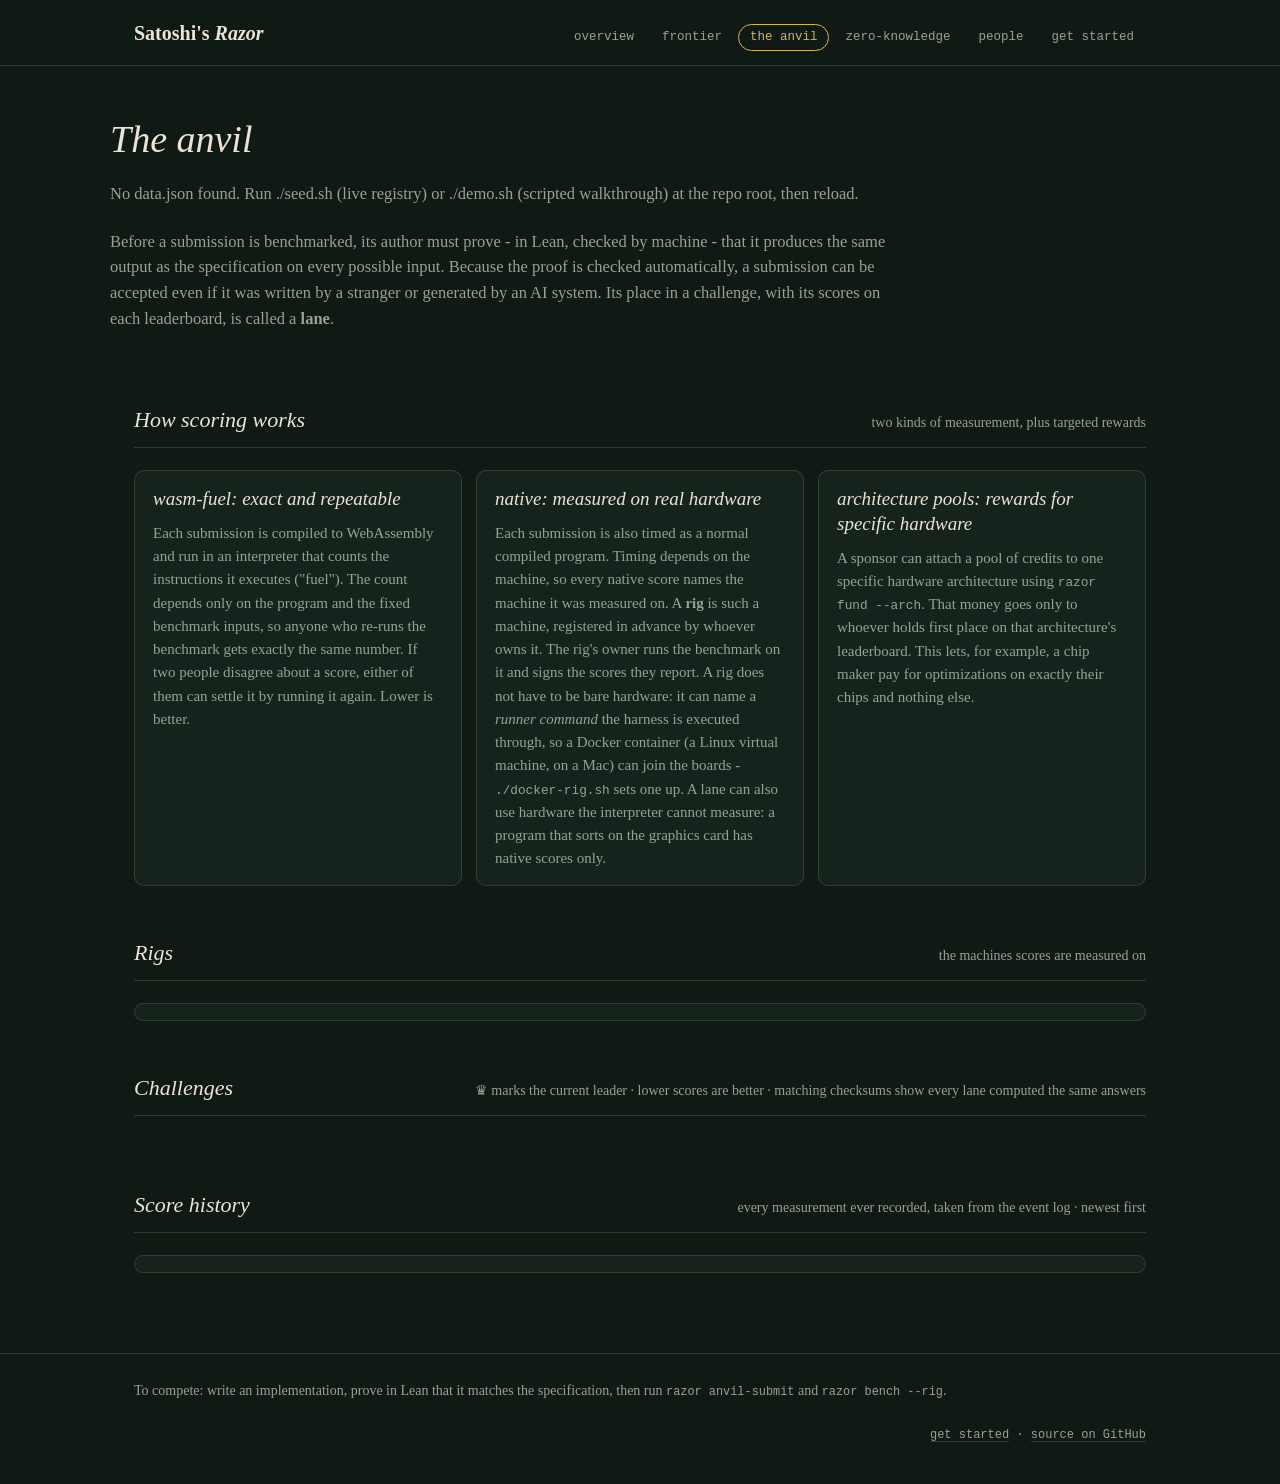
==== site/anvil.html @ 600920d7 "Anvil: real rigs, new challenges, a GPU lane, and score-history charts The anvil becomes a live part" ====
<!DOCTYPE html>
<html lang="en">
<head>
<meta charset="utf-8">
<meta name="viewport" content="width=device-width, initial-scale=1">
<title>The anvil — Satoshi's Razor</title>
<meta name="description" content="Performance competitions for verified software: programs proven correct by the Lean kernel, then ranked by speed on real machines.">
<meta property="og:title" content="The anvil — Satoshi's Razor">
<meta property="og:description" content="Performance competitions for verified software: programs proven correct by the Lean kernel, then ranked by speed on real machines.">
<link rel="icon" type="image/png" sizes="32x32" href="favicon.png">
<link rel="icon" type="image/svg+xml" href="favicon.svg">
<link rel="stylesheet" href="razor.css">
</head>
<body>

<header class="mast">
  <div class="wrap">
    <h1><a href="index.html">Satoshi's <span class="razor">Razor</span></a></h1>
    <nav class="pages"></nav>
  </div>
</header>

<div class="pagehead wrap">
  <h2>The anvil</h2>
  <p class="lede">The anvil hosts performance competitions for verified software. A <strong>challenge</strong>
  gives a specification: a simple reference program that defines the correct answer for every input.
  Competitors submit faster programs that compute the same thing.</p>
  <p class="lede">Before a submission is benchmarked, its author must prove - in Lean, checked by machine -
  that it produces the same output as the specification on every possible input. Because the proof is
  checked automatically, a submission can be accepted even if it was written by a stranger or generated by
  an AI system. Its place in a challenge, with its scores on each leaderboard, is called a
  <strong>lane</strong>.</p>
  <div class="stats" id="anvil-stats"></div>
</div>

<section>
  <div class="wrap">
    <div class="sec-head"><h3>How scoring works</h3><span class="note">two kinds of measurement, plus targeted rewards</span></div>
    <div class="overview">
      <div class="card">
        <h4>wasm-fuel: exact and repeatable</h4>
        <p>Each submission is compiled to WebAssembly and run in an interpreter that counts the instructions
        it executes ("fuel"). The count depends only on the program and the fixed benchmark inputs, so
        anyone who re-runs the benchmark gets exactly the same number. If two people disagree about a score,
        either of them can settle it by running it again. Lower is better.</p>
      </div>
      <div class="card">
        <h4>native: measured on real hardware</h4>
        <p>Each submission is also timed as a normal compiled program. Timing depends on the machine, so
        every native score names the machine it was measured on. A <strong>rig</strong> is such a machine,
        registered in advance by whoever owns it. The rig's owner runs the benchmark on it and signs the
        scores they report. A rig does not have to be bare hardware: it can name a <em>runner command</em>
        the harness is executed through, so a Docker container (a Linux virtual machine, on a Mac) can join
        the boards - <code>./docker-rig.sh</code> sets one up. A lane can also use hardware the interpreter
        cannot measure: a program that sorts on the graphics card has native scores only.</p>
      </div>
      <div class="card">
        <h4>architecture pools: rewards for specific hardware</h4>
        <p>A sponsor can attach a pool of credits to one specific hardware architecture using
        <code>razor fund --arch</code>. That money goes only to whoever holds first place on that
        architecture's leaderboard. This lets, for example, a chip maker pay for optimizations on exactly
        their chips and nothing else.</p>
      </div>
    </div>
  </div>
</section>

<section>
  <div class="wrap">
    <div class="sec-head"><h3>Rigs</h3><span class="note">the machines scores are measured on</span></div>
    <div class="tablewrap"><table class="data" id="rigs"></table></div>
  </div>
</section>

<section>
  <div class="wrap">
    <div class="sec-head"><h3>Challenges</h3><span class="note">♛ marks the current leader · lower scores are better · matching checksums show every lane computed the same answers</span></div>
    <div class="anvils" id="anvils"></div>
  </div>
</section>

<section id="matrix-section" hidden>
  <div class="wrap">
    <div class="sec-head"><h3>Every lane on every rig</h3><span class="note">latest native score per machine · ♛ marks the fastest lane of each challenge on that machine</span></div>
    <div class="tablewrap"><table class="data" id="matrix"></table></div>
  </div>
</section>

<section>
  <div class="wrap">
    <div class="sec-head"><h3>Score history</h3><span class="note">every measurement ever recorded, taken from the event log · newest first</span></div>
    <div class="tablewrap"><table class="data" id="history"></table></div>
  </div>
</section>

<footer>
  <div class="wrap">
    <span>To compete: write an implementation, prove in Lean that it matches the specification, then run <code>razor anvil-submit</code> and <code>razor bench --rig</code>.</span>
    <span class="right"><a href="download.html">get started</a></span>
  </div>
</footer>

<script src="razor.js"></script>
<script>
// Lane colors: fixed assignment by the order lanes joined the challenge
// (the specification lane is first and always blue). Validated for this
// page's dark surface, including for color-blind readers.
const LANE_COLORS = ['#348AC9', '#B28D3B', '#9B7FD4', '#C85850'];
const laneColor = (i) => LANE_COLORS[i % LANE_COLORS.length];

const fmtScore = (v) => v >= 100 ? v.toLocaleString(undefined, { maximumFractionDigits: 0 })
  : v.toLocaleString(undefined, { maximumFractionDigits: 2 });
const fmtWhen = (ts) => new Date(ts * 1000).toLocaleDateString(undefined,
  { month: 'short', day: 'numeric' }) + ' ' +
  new Date(ts * 1000).toLocaleTimeString(undefined, { hour: '2-digit', minute: '2-digit' });

// ── the score-over-time chart ────────────────────────────────────
// One chart per board (a board = one tier on one rig), one line per lane.
// Log y-scale when the lanes are far apart - a 14x gap would otherwise
// flatten the fast lane onto the axis. Every point carries a tooltip.
function historyChart(series, unit) {
  const pts = series.flatMap(s => s.points);
  if (!pts.length) return '';
  const W = 560, H = 150, L = 52, R = 110, T = 10, B = 22;
  const t0 = Math.min(...pts.map(p => p.ts)), t1 = Math.max(...pts.map(p => p.ts));
  const v0 = Math.min(...pts.map(p => p.score)), v1 = Math.max(...pts.map(p => p.score));
  const log = v0 > 0 && v1 / v0 > 8;
  const ty = (v) => log ? Math.log(v) : v;
  const [y0, y1] = [ty(v0), ty(v1)];
  const px = (ts) => t1 === t0 ? (L + (W - L - R) / 2) : L + (ts - t0) / (t1 - t0) * (W - L - R);
  const py = (v) => y1 === y0 ? T + (H - T - B) / 2 : T + (y1 - ty(v)) / (y1 - y0) * (H - T - B);
  // Ticks: the extremes, plus the middle for log charts.
  const ticks = [...new Set([v0, v1, log ? Math.exp((y0 + y1) / 2) : (v0 + v1) / 2])];
  const grid = ticks.map(v =>
    `<line class="cgrid" x1="${L}" y1="${py(v)}" x2="${W - R}" y2="${py(v)}"/>` +
    `<text class="ctick" x="${L - 6}" y="${py(v) + 3}" text-anchor="end">${fmtScore(v)}</text>`).join('');
  const xlabels = `<text class="ctick" x="${L}" y="${H - 6}">${fmtWhen(t0)}</text>` +
    (t1 > t0 ? `<text class="ctick" x="${W - R}" y="${H - 6}" text-anchor="end">${fmtWhen(t1)}</text>` : '');
  const lines = series.map((s, i) => {
    const c = laneColor(s.lane);
    const sorted = [...s.points].sort((a, b) => a.ts - b.ts);
    const d = sorted.map((p, k) => `${k ? 'L' : 'M'}${px(p.ts).toFixed(1)},${py(p.score).toFixed(1)}`).join('');
    const dots = sorted.map(p =>
      `<circle class="cpt" cx="${px(p.ts).toFixed(1)}" cy="${py(p.score).toFixed(1)}" r="3" fill="${c}">` +
      `<title>${esc(s.name)} · ${fmtScore(p.score)} ${esc(unit)} · ${fmtWhen(p.ts)}</title></circle>` +
      `<circle class="chit" cx="${px(p.ts).toFixed(1)}" cy="${py(p.score).toFixed(1)}" r="9" fill="transparent">` +
      `<title>${esc(s.name)} · ${fmtScore(p.score)} ${esc(unit)} · ${fmtWhen(p.ts)}</title></circle>`).join('');
    const last = sorted[sorted.length - 1];
    const label = `<text class="clabel" x="${W - R + 8}" y="${(py(last.score) + 3 + i * 0.001).toFixed(1)}" fill="${c}">${esc(s.name)}</text>`;
    return `<path d="${d}" fill="none" stroke="${c}" stroke-width="2" stroke-linejoin="round"/>` + dots + label;
  }).join('');
  return `<div class="chart"><svg viewBox="0 0 ${W} ${H}" role="img" aria-label="score history, ${esc(unit)}, lower is better">
    ${grid}${xlabels}${lines}</svg></div>`;
}

// De-collide the right-edge line labels: sort by y, push apart to 12px.
function decollide(html) {
  const div = document.createElement('div');
  div.innerHTML = html;
  for (const svg of div.querySelectorAll('svg')) {
    const labels = [...svg.querySelectorAll('.clabel')].sort((a, b) => +a.getAttribute('y') - +b.getAttribute('y'));
    for (let i = 1; i < labels.length; i++) {
      const prev = +labels[i - 1].getAttribute('y'), cur = +labels[i].getAttribute('y');
      if (cur - prev < 12) labels[i].setAttribute('y', (prev + 12).toFixed(1));
    }
  }
  return div.innerHTML;
}

loadData(S => {
  const chals = Object.values(S.challenges);
  const lanes = chals.flatMap(c => c.entries);
  const benches = S.events.filter(e => e.type === 'bench');

  // submission id -> (challenge, entry, lane index within the challenge)
  const laneOf = {};
  chals.forEach(c => c.entries.forEach((e, i) => { laneOf[e.id] = { c, e, i }; }));

  // ── summary ────────────────────────────────────────────────────
  const totalPool = chals.reduce((a, c) =>
    a + c.pool + Object.values(c.arch_pools || {}).reduce((x, y) => x + y, 0), 0);
  $('anvil-stats').innerHTML = [
    [chals.length, 'challenges'],
    [lanes.length, 'lanes'],
    [Object.keys(S.rigs || {}).length, 'rigs'],
    [benches.length, 'measurements'],
    [totalPool.toLocaleString(), 'credits pooled'],
  ].map(([n, l]) => `<div class="stat"><b>${n}</b>${l}</div>`).join('');

  // ── rigs ───────────────────────────────────────────────────────
  const rigs = Object.values(S.rigs || {});
  const rigScores = (id) => benches.filter(b => b.rig === id).length;
  $('rigs').innerHTML = `<tr><th>rig</th><th>owner</th><th>architecture</th><th>tier</th><th>runs via</th><th>scores</th><th>notes</th></tr>` +
    (rigs.map(r => `<tr><td>${esc(r.id)}</td><td>${personLink(r.owner)}</td><td>${esc(r.arch)}</td><td>${esc(r.tier)}</td><td>${r.runner ? `<code>${esc(r.runner)}</code>` : 'directly on the machine'}</td><td>${rigScores(r.id)}</td><td>${esc(r.note)}</td></tr>`).join('')
     || '<tr><td colspan="7">no rigs registered</td></tr>');

  // ── challenges ─────────────────────────────────────────────────
  $('anvils').innerHTML = decollide(chals.map(c => {
    // A board is one tier on one rig: scores on it are directly comparable.
    const boards = {};
    for (const e of c.entries)
      for (const s of e.scores) {
        const key = `${s.tier}|${s.arch}|${s.rig || ''}`;
        (boards[key] ||= []).push({ e, lane: c.entries.indexOf(e), ...s });
      }
    const boardKeys = Object.keys(boards).sort((a, b) =>
      (a.startsWith('wasm-fuel') ? 0 : 1) - (b.startsWith('wasm-fuel') ? 0 : 1) || a.localeCompare(b));

    const proofs = c.entries.filter(e => !e.is_reference && e.proof_decl)
      .map(e => `<span class="${e.admitted ? 'ok' : ''}">${e.admitted ? '✓' : '…'} ${esc(e.impl_name)}</span> ` +
        `${e.admitted ? 'admitted' : 'pending'} by <code>${esc(e.proof_decl)}</code>` +
        (e.refinement_hole ? ` <span>(hole ${holeLink(e.refinement_hole)})</span>` : ''));
    const totalPool = c.pool + Object.values(c.arch_pools || {}).reduce((a, b) => a + b, 0);

    return `<div class="anvil">
      <div class="row1"><h4>${esc(c.id)} — ${esc(c.title)}</h4>
        ${totalPool ? `<span class="pool" style="font-family:var(--mono);font-size:12px;color:var(--gold)">pool ${totalPool.toLocaleString()}</span>` : ''}</div>
      <div class="ob">obligation: ${esc(c.obligation)}</div>
      <div class="ob">spec (reference implementation): ${esc(c.spec_impl)}</div>
      <div class="lanes-legend">${c.entries.map((e, i) =>
        `<span class="lanechip"><span class="dot" style="background:${laneColor(i)}"></span>${esc(e.impl_name)}${e.is_reference ? ' (spec)' : ''} · ${personLink(e.solver)}</span>`).join('')}</div>
      ${boardKeys.map(key => {
        const rows = boards[key];
        rows.sort((a, b) => a.score - b.score);
        const [tier, arch, rigId] = key.split('|');
        const max = Math.max(...rows.map(r => r.score));
        const ref = rows.find(r => r.e.is_reference);
        const archPool = c.arch_pools?.[arch] ? ` · <span style="color:var(--gold)">arch pool ${c.arch_pools[arch].toLocaleString()}</span>` : '';
        const rig = rigId && S.rigs?.[rigId] ? ` · rig ${esc(rigId)} (${esc(S.rigs[rigId].owner)})` : '';
        // Every measurement ever recorded on this board, for the chart.
        const seriesMap = {};
        for (const b of benches) {
          const lo = laneOf[b.submission];
          if (!lo || lo.c.id !== c.id) continue;
          if (b.tier !== tier || b.arch !== arch || (b.rig || '') !== rigId) continue;
          (seriesMap[b.submission] ||= { name: lo.e.impl_name, lane: lo.i, points: [] })
            .points.push({ ts: b.ts, score: b.score });
        }
        const allPts = Object.values(seriesMap).flatMap(s => s.points);
        const unit = rows[0]?.unit || '';
        const chart = allPts.length > Object.keys(seriesMap).length
          ? historyChart(Object.values(seriesMap), unit) : '';
        return `<div class="lb"><div class="lb-title">${esc(tier)} · ${esc(arch)}${archPool}${rig}</div>` + rows.map((r, i) => `
          <div class="rowbar ${r.e.is_reference ? 'ref' : ''}" title="checksum ${r.checksum}">
            <span class="who">${i === 0 ? '<span class="crown">♛</span> ' : ''}<span class="dot" style="background:${laneColor(r.lane)}"></span>${esc(r.e.impl_name)}${r.e.is_reference ? ' <span style="color:var(--muted)">(spec)</span>' : ''}</span>
            <span class="track"><span class="bar" style="width:${Math.max(1.2, (r.score / max) * 100)}%;background:${r.e.is_reference ? '' : laneColor(r.lane)}"></span></span>
            <span class="val">${fmtScore(r.score)} ${esc(r.unit)}${ref && !r.e.is_reference && ref.score !== r.score ? `<span class="speed">${(ref.score / r.score).toLocaleString(undefined, { maximumFractionDigits: 1 })}× vs spec</span>` : ''}</span>
          </div>`).join('') + `</div>` + chart;
      }).join('')}
      <div class="foot">${proofs.join(' · ') || 'no admitted submissions yet'}</div>
    </div>`;
  }).join('')) || `<p class="lede">No challenges registered on this dataset yet - the boards are open.
    To see the machinery in motion, the demo dataset (<code>./demo.sh</code> in your clone) runs six
    challenges: popcount, summation, sorting the bytes of a word (on the processor and on the graphics
    card), counting leading zeros, reversing bits, and a small EVM interpreter.
    To put the first real challenge here: write a reference implementation, then
    <code>razor challenge --id ... --title ... --spec-impl ... --obligation ...</code>
    (<a href="download.html">get started</a>).</p>`;

  // ── the lane-by-rig matrix ─────────────────────────────────────
  // Latest native score for each lane on each rig; within one challenge,
  // the fastest lane on each rig gets the crown.
  const nativeRigs = rigs.filter(r => r.tier === 'native' && benches.some(b => b.rig === r.id));
  if (nativeRigs.length >= 2) {
    $('matrix-section').hidden = false;
    const latest = {};
    for (const b of benches)
      if (b.tier === 'native' && b.rig) latest[`${b.submission}|${b.rig}`] = b;
    const head = `<tr><th>challenge</th><th>lane</th>` +
      nativeRigs.map(r => `<th>${esc(r.id)}<br><span style="text-transform:none;letter-spacing:0">${esc(r.arch)}</span></th>`).join('') + `</tr>`;
    const body = chals.flatMap(c => c.entries.map((e, i) => {
      const cells = nativeRigs.map(r => {
        const b = latest[`${e.id}|${r.id}`];
        if (!b) return '<td>—</td>';
        const rivals = c.entries.map(x => latest[`${x.id}|${r.id}`]).filter(Boolean);
        const best = Math.min(...rivals.map(x => x.score));
        const won = rivals.length > 1 && b.score === best;
        return `<td class="${won ? 'win' : ''}" title="measured ${fmtWhen(b.ts)} · checksum ${b.checksum}">${won ? '♛ ' : ''}${fmtScore(b.score)} ${esc(b.unit)}</td>`;
      }).join('');
      return `<tr><td>${i === 0 ? esc(c.id) : ''}</td><td><span class="dot" style="background:${laneColor(i)}"></span>${esc(e.impl_name)}${e.is_reference ? ' <span style="color:var(--muted)">(spec)</span>' : ''}</td>${cells}</tr>`;
    })).join('');
    $('matrix').innerHTML = head + body;
  }

  // ── the full history table ─────────────────────────────────────
  $('history').innerHTML = `<tr><th>#</th><th>when</th><th>lane</th><th>challenge</th><th>tier</th><th>arch</th><th>rig</th><th>score</th><th>checksum</th></tr>` +
    [...benches].reverse().map(e => {
      const lo = laneOf[e.submission];
      return `<tr><td>${e.seq}</td><td>${fmtWhen(e.ts)}</td><td>${esc(lo?.e.impl_name || e.submission)}</td><td>${esc(lo?.c.id || '—')}</td><td>${esc(e.tier)}</td><td>${esc(e.arch)}</td><td>${esc(e.rig || '—')}</td><td>${fmtScore(e.score)} ${esc(e.unit)}</td><td>${e.checksum}</td></tr>`;
    }).join('');
});
</script>
</body>
</html>
---- site/razor.css ----
:root {
  --bg: #101A15;
  --surface: #16231C;
  --surface-2: #1B2B22;
  --chalk: #E9E4D6;
  --muted: #93A398;
  --faint: rgba(233, 228, 214, 0.14);
  --solved: #348AC9;
  --open: #B98A24;
  --danger: #C85850;
  --gold: #D8B25A;
  --serif: "Iowan Old Style", Palatino, "Palatino Linotype", Georgia, serif;
  --mono: "SF Mono", ui-monospace, Menlo, Consolas, monospace;
}
* { box-sizing: border-box; margin: 0; }
html { scroll-behavior: smooth; }
@media (prefers-reduced-motion: reduce) { html { scroll-behavior: auto; } }
body { background: var(--bg); color: var(--chalk); font-family: var(--serif); font-size: 17px; line-height: 1.55; }
a { color: inherit; text-decoration-color: var(--faint); text-underline-offset: 3px; }
a:hover { text-decoration-color: var(--gold); }
:focus-visible { outline: 2px solid var(--gold); outline-offset: 2px; border-radius: 2px; }
code { font-family: var(--mono); font-size: 0.85em; }
.wrap { max-width: 1060px; margin: 0 auto; padding: 0 24px; }

/* masthead + nav */
header.mast { border-bottom: 1px solid var(--faint); padding: 18px 0 14px; }
.mast .wrap { display: flex; align-items: baseline; gap: 18px; flex-wrap: wrap; }
.mast h1 { font-size: 20px; font-weight: 600; white-space: nowrap; }
.mast h1 .razor { font-style: italic; }
.mast h1 a { text-decoration: none; }
nav.pages { display: flex; gap: 4px; flex-wrap: wrap; margin-left: auto; font-family: var(--mono); font-size: 12.5px; }
nav.pages a { padding: 3px 11px; border-radius: 999px; text-decoration: none; color: var(--muted); border: 1px solid transparent; }
nav.pages a:hover { color: var(--chalk); border-color: var(--faint); }
nav.pages a.here { color: var(--gold); border-color: var(--gold); }

/* page head */
.pagehead { padding: 44px 0 6px; }
.pagehead h2 { font-size: clamp(26px, 4vw, 38px); font-weight: 500; font-style: italic; }
.pagehead p.lede { color: var(--muted); max-width: 48em; margin-top: 12px; font-size: 16.5px; }
.pagehead p.lede code { color: var(--chalk); }

section { padding: 40px 0 10px; }
.sec-head { display: flex; align-items: baseline; gap: 14px; border-bottom: 1px solid var(--faint); padding-bottom: 10px; margin-bottom: 22px; }
.sec-head h3 { font-size: 22px; font-weight: 500; font-style: italic; }
.sec-head .note { margin-left: auto; color: var(--muted); font-size: 14px; }

/* chips + badges */
.chip { display: inline-flex; align-items: center; gap: 6px; font-family: var(--mono); font-size: 11px; letter-spacing: 0.06em; padding: 2px 9px; border-radius: 999px; border: 1px solid; text-transform: uppercase; white-space: nowrap; }
.chip.open   { color: var(--open);   border-color: var(--open); }
.chip.solved { color: var(--solved); border-color: var(--solved); }
.badge { display: inline-block; font-family: var(--mono); font-size: 10.5px; color: var(--muted); border: 1px solid var(--faint); border-radius: 4px; padding: 1px 7px; margin-right: 5px; }
.badge.gold { color: var(--gold); border-color: var(--gold); }
.badge.blue { color: var(--solved); border-color: var(--solved); }
.badge.red { color: var(--danger); border-color: var(--danger); }

/* cards */
.cards { display: grid; grid-template-columns: repeat(auto-fill, minmax(320px, 1fr)); gap: 14px; }
.card { background: var(--surface); border: 1px solid var(--faint); border-radius: 10px; padding: 16px 18px 14px; display: flex; flex-direction: column; gap: 10px; transition: border-color 0.15s ease; }
.card:hover { border-color: rgba(233,228,214,0.3); }
.card .row1 { display: flex; align-items: center; gap: 10px; flex-wrap: wrap; }
.card .hid { font-family: var(--mono); font-size: 12.5px; color: var(--muted); }
.card .pool { margin-left: auto; font-family: var(--mono); font-size: 12px; color: var(--gold); }
.card h4 { font-size: 16.5px; font-weight: 500; line-height: 1.3; }
.card pre { font-family: var(--mono); font-size: 11.5px; line-height: 1.5; color: var(--muted); background: var(--bg); border: 1px solid var(--faint); border-radius: 6px; padding: 9px 11px; overflow-x: auto; white-space: pre-wrap; word-break: break-word; }
.card .meta { font-family: var(--mono); font-size: 11.5px; color: var(--muted); display: flex; flex-direction: column; gap: 3px; }
.card .meta .ok { color: var(--solved); }
.card .meta .bad { color: var(--danger); }
.card.wide { grid-column: 1 / -1; }

/* index overview cards */
.overview { display: grid; grid-template-columns: repeat(auto-fit, minmax(min(300px, 100%), 1fr)); gap: 14px; }
.overview .card h4 { font-size: 19px; font-style: italic; }
.overview .card p { color: var(--muted); font-size: 15px; flex: 1; }
.overview .card .go { font-family: var(--mono); font-size: 12.5px; color: var(--gold); text-decoration: none; }
.overview .card .go:hover { text-decoration: underline; }

/* stats */
.stats { display: flex; gap: 34px; margin-top: 26px; flex-wrap: wrap; }
.stat { font-family: var(--mono); font-size: 13px; color: var(--muted); }
.stat b { display: block; font-size: 26px; color: var(--chalk); font-weight: 500; }

/* controls */
.controls { display: flex; gap: 10px; align-items: center; flex-wrap: wrap; margin-bottom: 18px; font-family: var(--mono); font-size: 13px; }
.controls label { color: var(--muted); }
.controls select, .controls input {
  background: var(--surface); color: var(--chalk); border: 1px solid var(--faint);
  border-radius: 6px; padding: 6px 10px; font-family: var(--mono); font-size: 13px;
}
.controls input { min-width: 180px; }

/* history timeline inside details */
details.hist { margin-top: 4px; }
details.hist summary { cursor: pointer; font-family: var(--mono); font-size: 11.5px; color: var(--muted); }
details.hist summary:hover { color: var(--chalk); }
.timeline { border-left: 2px solid var(--faint); margin: 10px 0 4px 5px; padding-left: 16px; display: flex; flex-direction: column; gap: 8px; }
.tl { font-family: var(--mono); font-size: 11.5px; color: var(--muted); position: relative; }
.tl::before { content: ""; position: absolute; left: -21px; top: 5px; width: 7px; height: 7px; border-radius: 50%; background: var(--bg); border: 1.5px solid var(--muted); }
.tl .k { color: var(--chalk); }
.tl.good::before { border-color: var(--solved); }
.tl.bad::before { border-color: var(--danger); }
.tl.gold::before { border-color: var(--gold); }

/* tables */
table.data { width: 100%; border-collapse: collapse; font-family: var(--mono); font-size: 12px; }
table.data th { text-align: left; color: var(--muted); font-weight: 400; text-transform: uppercase; letter-spacing: 0.06em; font-size: 10.5px; padding: 6px 10px; border-bottom: 1px solid var(--faint); }
table.data td { padding: 6px 10px; border-bottom: 1px solid rgba(233,228,214,0.06); }
table.data tr:hover td { background: var(--surface-2); }
.tablewrap { overflow-x: auto; background: var(--surface); border: 1px solid var(--faint); border-radius: 10px; padding: 6px 8px 10px; }

/* leaderboards */
.anvils { display: grid; grid-template-columns: repeat(auto-fit, minmax(min(440px, 100%), 1fr)); gap: 16px; }
.anvil { background: var(--surface); border: 1px solid var(--faint); border-radius: 10px; padding: 18px 20px; }
.anvil .row1 { display: flex; align-items: baseline; gap: 12px; flex-wrap: wrap; }
.anvil h4 { font-size: 19px; font-weight: 550; }
.anvil .ob { font-family: var(--mono); font-size: 11px; color: var(--muted); margin: 6px 0 4px; word-break: break-word; }
.lb { margin-top: 14px; }
.lb .lb-title { font-family: var(--mono); font-size: 11.5px; letter-spacing: 0.07em; text-transform: uppercase; color: var(--muted); margin-bottom: 8px; }
.lb .rowbar { display: grid; grid-template-columns: 150px 1fr 92px; align-items: center; gap: 10px; padding: 4px 0; border-radius: 4px; }
.lb .rowbar:hover { background: var(--surface-2); }
.lb .who { font-family: var(--mono); font-size: 12.5px; overflow: hidden; text-overflow: ellipsis; white-space: nowrap; }
.lb .who .crown { color: var(--gold); }
.lb .track { height: 14px; position: relative; }
.lb .bar { position: absolute; inset: 0 auto 0 0; border-radius: 0 4px 4px 0; background: var(--solved); min-width: 3px; }
.lb .rowbar.ref .bar { background: var(--muted); opacity: 0.55; }
.lb .val { font-family: var(--mono); font-size: 12px; color: var(--muted); text-align: right; }
.lb .val .speed { display: block; font-size: 10px; color: var(--gold); }
.anvil .foot { margin-top: 12px; font-family: var(--mono); font-size: 11px; color: var(--muted); }
.anvil .foot .ok { color: var(--solved); }

/* anvil lanes: one fixed color per lane, used in boards, charts, matrix */
.dot { display: inline-block; width: 8px; height: 8px; border-radius: 2px; margin-right: 6px; vertical-align: baseline; }
.lanes-legend { display: flex; flex-wrap: wrap; gap: 4px 16px; margin: 8px 0 2px; }
.lanechip { font-family: var(--mono); font-size: 11px; color: var(--muted); white-space: nowrap; }
.lanechip a { color: var(--chalk); }

/* score-over-time chart: one per board, lower is better */
.chart { margin: 6px 0 2px; }
.chart svg { display: block; width: 100%; height: auto; }
.cgrid { stroke: var(--faint); stroke-width: 1; }
.ctick { font-family: var(--mono); font-size: 9.5px; fill: var(--muted); }
.clabel { font-family: var(--mono); font-size: 10.5px; }
.cpt { stroke: var(--surface); stroke-width: 1.5; }
.cpt:has(+ .chit:hover), .cpt:hover { r: 4.5px; }

/* the lane-by-rig matrix */
#matrix td.win { color: var(--gold); }
#matrix td, #matrix th { white-space: nowrap; }

/* worked-example walkthrough (overview) */
.walkthrough { border-left: 2px solid var(--faint); margin-left: 8px; padding-left: 26px; display: flex; flex-direction: column; gap: 26px; margin-top: 18px; }
.beat { position: relative; max-width: 46em; }
.beat::before { content: ""; position: absolute; left: -33px; top: 6px; width: 11px; height: 11px; border-radius: 50%; background: var(--bg); border: 2px solid var(--muted); }
.beat.good::before { border-color: var(--solved); }
.beat.bad::before  { border-color: var(--danger); }
.beat.gold::before { border-color: var(--gold); }
.beat .when { font-family: var(--mono); font-size: 11px; color: var(--muted); letter-spacing: 0.05em; text-transform: uppercase; }
.beat h4 { font-size: 18px; font-weight: 550; margin: 3px 0 6px; }
.beat p { color: var(--muted); font-size: 15.5px; }
.beat p code { color: var(--chalk); }
.beat .evs { margin-top: 8px; display: flex; gap: 6px; flex-wrap: wrap; }
.beat .ev { font-family: var(--mono); font-size: 10.5px; color: var(--muted); border: 1px solid var(--faint); border-radius: 4px; padding: 1px 7px; }

/* chalk graph */
.board { background: var(--surface); border: 1px solid var(--faint); border-radius: 10px; margin-top: 30px; padding: 10px 6px 2px; overflow-x: auto; }
.board svg { display: block; min-width: 640px; width: 100%; height: auto; }
.board .cap { font-family: var(--mono); font-size: 11.5px; color: var(--muted); padding: 8px 14px 12px; }
.gnode text { font-family: var(--mono); font-size: 12px; fill: var(--chalk); }
.gnode text.sub { fill: var(--muted); font-size: 10.5px; }
.gedge { stroke: var(--faint); stroke-width: 1.6; fill: none; }
.gedge.supersede { stroke: var(--danger); stroke-dasharray: 5 5; opacity: 0.75; }
.gedge-label { font-family: var(--mono); font-size: 10px; fill: var(--muted); }
@media (prefers-reduced-motion: no-preference) {
  .gedge { stroke-dasharray: 600; stroke-dashoffset: 600; animation: draw 1.4s ease forwards 0.2s; }
  .gedge.supersede { stroke-dasharray: 5 5; stroke-dashoffset: 0; animation: none; }
  @keyframes draw { to { stroke-dashoffset: 0; } }
}

/* entity links + detail pages */
a.cardlink { color: inherit; text-decoration: none; }
a.cardlink:hover { text-decoration: underline; text-underline-offset: 3px; }
.board svg a { cursor: pointer; }
a.idlink { color: var(--chalk); font-family: var(--mono); text-decoration: none; border-bottom: 1px dotted var(--faint); }
a.idlink:hover { border-bottom-color: var(--chalk); }
.detail-head .row1 { display: flex; align-items: center; gap: 10px; flex-wrap: wrap; margin-bottom: 6px; }
.kv { display: grid; grid-template-columns: max-content 1fr; gap: 6px 18px; font-size: 14.5px; color: var(--muted); max-width: 52em; }
.kv .k { font-family: var(--mono); font-size: 12px; color: var(--muted); padding-top: 2px; }
.kv .v { color: var(--chalk); }
.leandef { margin-bottom: 14px; }
.leandef .name { font-family: var(--mono); font-size: 12px; color: var(--muted); margin-bottom: 4px; }
.leandef pre { background: var(--surface); border: 1px solid var(--faint); border-radius: 8px; padding: 12px 16px; font-family: var(--mono); font-size: 12.5px; line-height: 1.65; overflow-x: auto; white-space: pre; color: var(--chalk); }

/* pinned lean source on hole cards */
.card .leansrc { max-height: 340px; overflow: auto; margin-top: 8px; }

/* ledger */
.ledger { background: var(--surface); border: 1px solid var(--faint); border-radius: 10px; font-family: var(--mono); font-size: 12px; line-height: 1.75; padding: 14px 18px; max-height: 420px; overflow: auto; }
.ledger .l { display: flex; gap: 12px; color: var(--muted); white-space: nowrap; }
.ledger .seq { color: var(--faint); min-width: 3ch; text-align: right; }
.ledger .k { min-width: 16ch; }
.ledger .k.verdict-true { color: var(--solved); }
.ledger .k.verdict-false { color: var(--danger); }
.ledger .k.slash, .ledger .k.supersede { color: var(--danger); }
.ledger .k.payout, .ledger .k.fund { color: var(--gold); }

/* prose + code blocks (download / explainers) */
.prose { max-width: 48em; color: var(--muted); font-size: 16px; }
.prose h4 { color: var(--chalk); font-size: 18px; margin: 22px 0 8px; font-weight: 550; }
.prose p { margin-bottom: 12px; }
.prose strong { color: var(--chalk); font-weight: 550; }
.codeblock { background: var(--bg); border: 1px solid var(--faint); border-radius: 8px; padding: 12px 16px; font-family: var(--mono); font-size: 12.5px; line-height: 1.7; color: var(--chalk); overflow-x: auto; margin: 10px 0 16px; white-space: pre; }
.codeblock .c { color: var(--muted); }

.lede { color: var(--muted); max-width: 46em; margin-bottom: 22px; font-size: 16px; }
.lede code { color: var(--chalk); }
footer { border-top: 1px solid var(--faint); margin-top: 70px; padding: 26px 0 42px; color: var(--muted); font-size: 14px; }
footer .wrap { display: flex; gap: 24px; flex-wrap: wrap; }
footer .right { margin-left: auto; font-family: var(--mono); font-size: 12px; }

/* dataset banner: shown only on the demo dataset */
.dataset-banner { background: rgba(185, 138, 36, 0.12); border-bottom: 1px solid var(--open); }
.dataset-banner .wrap { padding: 8px 0; font-size: 13px; color: var(--muted); }
.dataset-banner strong { color: var(--open); }
.dataset-banner code { color: var(--chalk); }

/* corpus panel: recognized external bodies of verified work */
.corpus { display: grid; grid-template-columns: repeat(auto-fit, minmax(280px, 1fr)); gap: 14px; }
.corpus .card h4 a { text-decoration: none; }
.corpus .cstats { display: flex; flex-wrap: wrap; gap: 6px 18px; margin: 10px 0 8px; }
.corpus .cstats span { font-size: 13px; color: var(--muted); }
.corpus .cstats b { color: var(--chalk); font-weight: 600; margin-right: 5px; }
.corpus .src { font-size: 12px; color: var(--muted); font-family: var(--mono); overflow-wrap: anywhere; }

/* proposal cards on the frontier */
.card .prop-body { color: var(--muted); font-size: 14px; line-height: 1.55; overflow-wrap: anywhere; }

/* clumps: candidate statements grouped by proven equivalence */
.clump { border: 1px solid var(--faint); border-radius: 6px; padding: 10px 12px; margin: 10px 0; }
.clump .row1 { margin-bottom: 6px; }
.clump-member { padding: 6px 0 2px; border-top: 1px dashed var(--faint); }
.clump-member:first-of-type { border-top: 0; }
.clump-member .prop-body { margin: 3px 0 0; }

/* the terms glossary (index): one card per term instead of a wall of prose */
dl.terms { display: grid; grid-template-columns: repeat(auto-fill, minmax(min(300px, 100%), 1fr)); gap: 14px; margin: 0; }
dl.terms > div { background: var(--surface); border: 1px solid var(--faint); border-radius: 10px; padding: 14px 16px 12px; }
dl.terms dt { font-family: var(--mono); font-size: 12.5px; color: var(--gold); letter-spacing: 0.04em; margin-bottom: 7px; }
dl.terms dd { margin: 0; color: var(--muted); font-size: 14.5px; line-height: 1.55; }
dl.terms dd code { color: var(--chalk); }

/* lean syntax highlighting (hiLean in razor.js) */
.lk { color: #79A8CF; }
.lc { color: var(--muted); font-style: italic; opacity: 0.85; }
.lstr { color: var(--gold); }
.lsorry { color: var(--danger); font-weight: 600; }
a.mlink { color: var(--solved); text-decoration: underline dotted; text-underline-offset: 3px; }
a.mlink:hover { text-decoration-style: solid; text-decoration-color: var(--solved); }

/* rejected / forged chips */
.chip.bad { color: var(--danger); border-color: var(--danger); }

/* the informal statement, shown before the Lean */
.informal { color: var(--chalk); font-size: 15px; line-height: 1.5; max-width: 46em; }
.card .informal { color: var(--muted); font-size: 14px; }

/* featured problem (index) */
.featured { background: var(--surface); border: 1px solid var(--faint); border-radius: 10px; padding: 22px 24px 18px; margin-top: 26px; }
.featured h3 { font-size: 24px; font-weight: 500; font-style: italic; margin: 4px 0 8px; }
.featured .informal { margin: 8px 0 14px; }
.featured .parts { display: flex; flex-wrap: wrap; gap: 8px; margin: 12px 0 4px; }
.featured .part { font-family: var(--mono); font-size: 11.5px; border: 1px solid var(--faint); border-radius: 6px; padding: 4px 9px; color: var(--muted); text-decoration: none; }
.featured .part.solved { color: var(--solved); border-color: var(--solved); }
.featured .part.open { color: var(--open); border-color: var(--open); }
.featured .go { font-family: var(--mono); font-size: 12.5px; color: var(--gold); text-decoration: none; }
.featured .go:hover { text-decoration: underline; }

/* verify-it-yourself box on hole pages */
.verify { margin-top: 10px; }
.verify .codeblock { margin: 8px 0 6px; }
.verify .note { font-size: 12.5px; color: var(--muted); font-family: var(--mono); overflow-wrap: anywhere; }

/* backlog rows on the frontier */
.backlog-row { display: flex; align-items: baseline; gap: 10px; padding: 7px 0 5px; border-top: 1px dashed var(--faint); }
.backlog-row:first-of-type { border-top: 0; }
.backlog-row .cardlink { flex: 1; }
.backlog-row .src-link { font-family: var(--mono); font-size: 11px; color: var(--muted); white-space: nowrap; }

/* splits: registered plans reducing a hole to child holes + a glue hole */
.card .split { border: 1px solid var(--faint); border-left: 3px solid var(--open); border-radius: 6px;
  padding: 8px 12px; margin: 10px 0 0; display: flex; flex-direction: column; gap: 3px;
  font-size: 13px; color: var(--muted); }
.card .split .k { color: var(--chalk); font-family: var(--mono); }
.card .split .note { font-style: italic; }
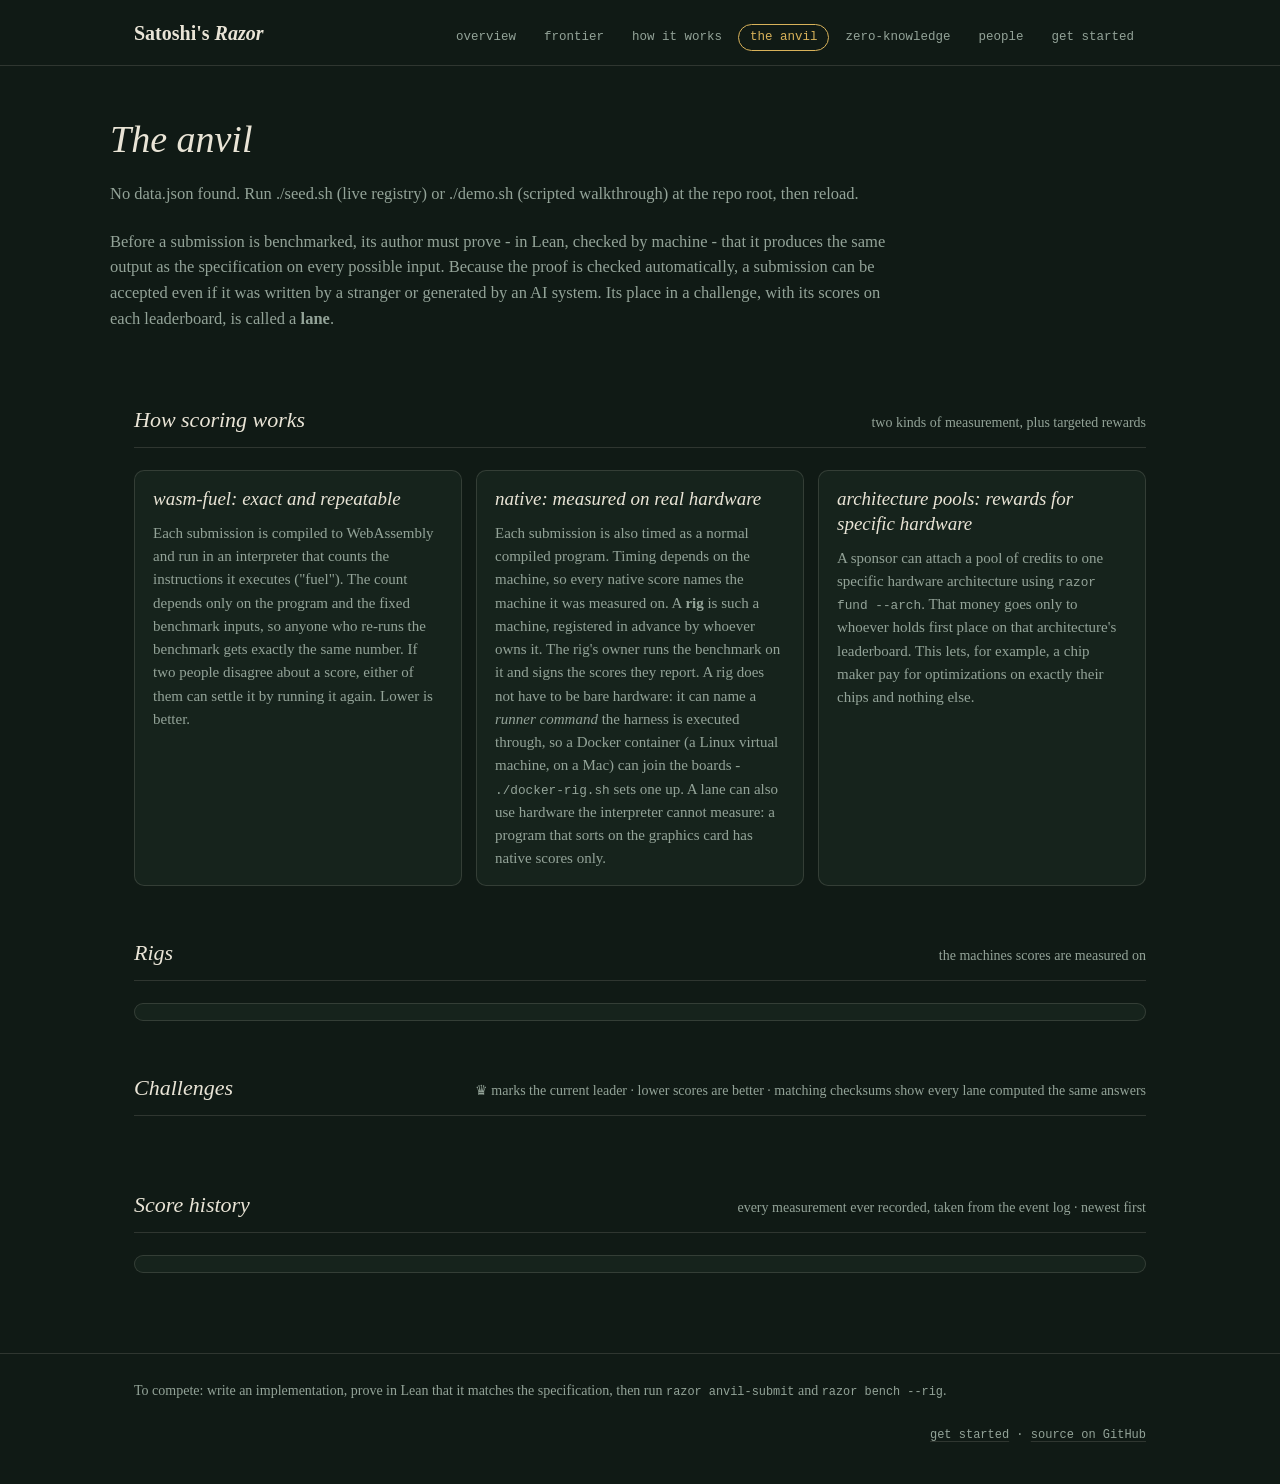
==== commit 8f75bd92: "anvil: hide the zero-pool stat; note the live boards in ANVIL.md Co-Authored-By: Claude Fable 5 <nor" ====
--- a/site/anvil.html
+++ b/site/anvil.html
@@ -184,7 +184,7 @@
     [lanes.length, 'lanes'],
     [Object.keys(S.rigs || {}).length, 'rigs'],
     [benches.length, 'measurements'],
-    [totalPool.toLocaleString(), 'credits pooled'],
+    ...(totalPool ? [[totalPool.toLocaleString(), 'credits pooled']] : []),
   ].map(([n, l]) => `<div class="stat"><b>${n}</b>${l}</div>`).join('');
 
   // ── rigs ───────────────────────────────────────────────────────
--- a/site/razor.css
+++ b/site/razor.css
@@ -273,6 +273,55 @@
 .featured .go { font-family: var(--mono); font-size: 12.5px; color: var(--gold); text-decoration: none; }
 .featured .go:hover { text-decoration: underline; }
 
+/* call-to-action row (index) */
+.cta { display: flex; gap: 10px; flex-wrap: wrap; margin-top: 20px; }
+.cta a { font-family: var(--mono); font-size: 13px; text-decoration: none; border: 1px solid var(--faint);
+  border-radius: 999px; padding: 7px 16px; color: var(--chalk); }
+.cta a:hover { border-color: var(--gold); color: var(--gold); }
+.cta a.primary { border-color: var(--gold); color: var(--gold); }
+
+/* the open-window line under the stats */
+.window-line { margin-top: 18px; font-family: var(--mono); font-size: 13px; color: var(--gold); }
+.window-line a { color: inherit; }
+
+/* progress bars: solved vs open, segment per part */
+.progress { display: inline-flex; align-items: center; gap: 10px; }
+.pbar { display: inline-flex; gap: 3px; width: 150px; }
+.pbar i { display: block; height: 8px; flex: 1; border-radius: 2px; background: var(--faint); }
+.pbar i.done { background: var(--solved); }
+.pbar.cont { gap: 0; background: var(--faint); border-radius: 2px; overflow: hidden; }
+.pbar.cont i { flex: none; border-radius: 0; }
+.plabel { font-family: var(--mono); font-size: 11.5px; color: var(--muted); white-space: nowrap; }
+
+/* the activity feed: log events as sentences */
+.feed { background: var(--surface); border: 1px solid var(--faint); border-radius: 10px; padding: 8px 18px; }
+.feedrow { display: flex; align-items: baseline; gap: 14px; padding: 8px 0; border-top: 1px dashed var(--faint); font-size: 15px; }
+.feedrow:first-child { border-top: 0; }
+.feedrow .ft { font-family: var(--mono); font-size: 11px; color: var(--muted); min-width: 8.5ch; white-space: nowrap; }
+.feedrow .fs { color: var(--muted); }
+.feedrow .fs b, .feedrow .fs .idlink { color: var(--chalk); }
+.feedrow .fseq { margin-left: auto; font-family: var(--mono); font-size: 10.5px; color: var(--faint); }
+.feedrow.good .fs { color: var(--chalk); }
+.feedrow.gold .ft { color: var(--gold); }
+.feedrow.bad .ft { color: var(--danger); }
+
+/* hole families on the frontier */
+.family { margin-bottom: 26px; }
+.family-head { display: flex; align-items: baseline; gap: 14px; flex-wrap: wrap; padding: 8px 2px 10px; }
+.family-head h4 { font-size: 18px; font-weight: 500; font-style: italic; }
+.family-head h4 a { text-decoration: none; }
+.family-head h4 a:hover { text-decoration: underline; }
+.family-head .fmeta { font-family: var(--mono); font-size: 11.5px; color: var(--muted); }
+.family-head .progress { margin-left: auto; }
+
+/* collapsed sort & filter controls: summary sits beside the search box,
+   the selects wrap onto their own row when opened */
+details.ctl { display: contents; }
+details.ctl summary { cursor: pointer; font-family: var(--mono); font-size: 12.5px; color: var(--muted); padding: 6px 0; list-style-position: inside; }
+details.ctl summary:hover { color: var(--chalk); }
+details.ctl[open] summary { color: var(--chalk); }
+details.ctl .ctl-body { flex: 1 0 100%; display: flex; gap: 10px; align-items: center; flex-wrap: wrap; }
+
 /* verify-it-yourself box on hole pages */
 .verify { margin-top: 10px; }
 .verify .codeblock { margin: 8px 0 6px; }
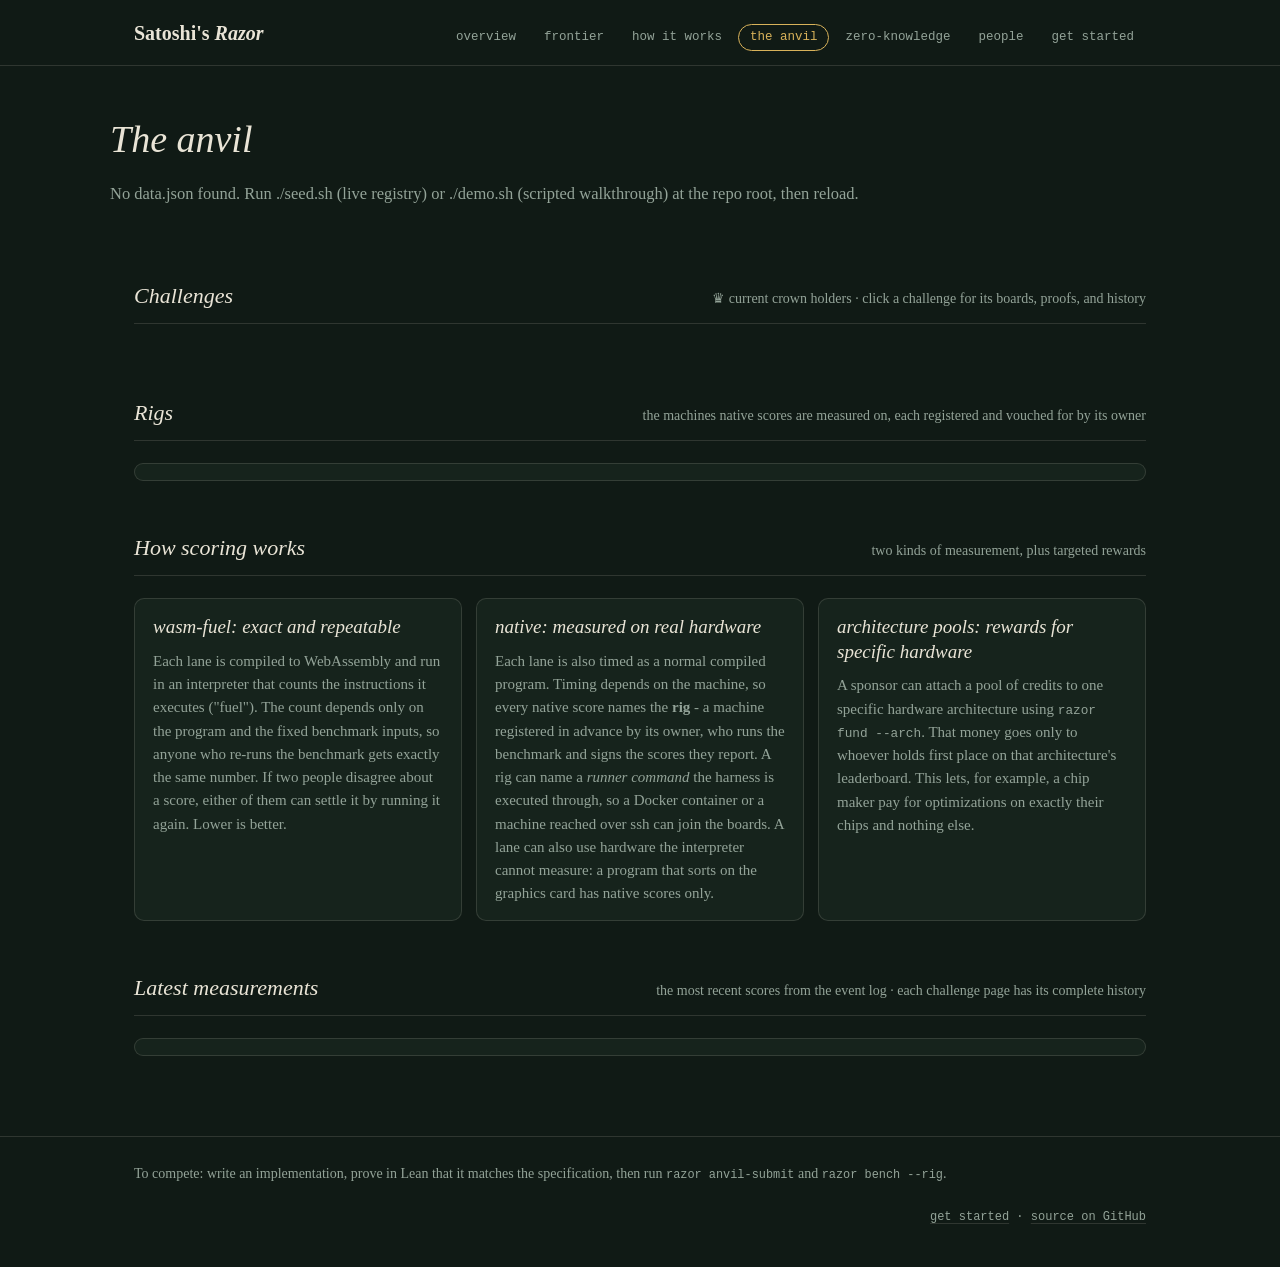
==== commit 49407bed: "Anvil UX: an index you can scan, a page per challenge The single anvil page was carrying every leade" ====
--- a/site/anvil.html
+++ b/site/anvil.html
@@ -24,14 +24,32 @@
   <h2>The anvil</h2>
   <p class="lede">The anvil hosts performance competitions for verified software. A <strong>challenge</strong>
   gives a specification: a simple reference program that defines the correct answer for every input.
-  Competitors submit faster programs that compute the same thing.</p>
-  <p class="lede">Before a submission is benchmarked, its author must prove - in Lean, checked by machine -
-  that it produces the same output as the specification on every possible input. Because the proof is
-  checked automatically, a submission can be accepted even if it was written by a stranger or generated by
-  an AI system. Its place in a challenge, with its scores on each leaderboard, is called a
-  <strong>lane</strong>.</p>
+  Competitors enter <strong>lanes</strong> - faster programs proven, by a machine-checked Lean proof, to
+  compute the same thing - and the lanes race on real machines. Each challenge has its own page with the
+  full leaderboards and the history of every measurement.</p>
   <div class="stats" id="anvil-stats"></div>
 </div>
+
+<section>
+  <div class="wrap">
+    <div class="sec-head"><h3>Challenges</h3><span class="note">♛ current crown holders · click a challenge for its boards, proofs, and history</span></div>
+    <div class="cards" id="challenges"></div>
+  </div>
+</section>
+
+<section id="sec-champions" hidden>
+  <div class="wrap">
+    <div class="sec-head"><h3>Champions</h3><span class="note">who holds the crowns right now - a crown is first place on one board (one tier, on one rig)</span></div>
+    <div class="tablewrap"><table class="data" id="champions"></table></div>
+  </div>
+</section>
+
+<section>
+  <div class="wrap">
+    <div class="sec-head"><h3>Rigs</h3><span class="note">the machines native scores are measured on, each registered and vouched for by its owner</span></div>
+    <div class="tablewrap"><table class="data" id="rigs"></table></div>
+  </div>
+</section>
 
 <section>
   <div class="wrap">
@@ -39,20 +57,19 @@
     <div class="overview">
       <div class="card">
         <h4>wasm-fuel: exact and repeatable</h4>
-        <p>Each submission is compiled to WebAssembly and run in an interpreter that counts the instructions
+        <p>Each lane is compiled to WebAssembly and run in an interpreter that counts the instructions
         it executes ("fuel"). The count depends only on the program and the fixed benchmark inputs, so
         anyone who re-runs the benchmark gets exactly the same number. If two people disagree about a score,
         either of them can settle it by running it again. Lower is better.</p>
       </div>
       <div class="card">
         <h4>native: measured on real hardware</h4>
-        <p>Each submission is also timed as a normal compiled program. Timing depends on the machine, so
-        every native score names the machine it was measured on. A <strong>rig</strong> is such a machine,
-        registered in advance by whoever owns it. The rig's owner runs the benchmark on it and signs the
-        scores they report. A rig does not have to be bare hardware: it can name a <em>runner command</em>
-        the harness is executed through, so a Docker container (a Linux virtual machine, on a Mac) can join
-        the boards - <code>./docker-rig.sh</code> sets one up. A lane can also use hardware the interpreter
-        cannot measure: a program that sorts on the graphics card has native scores only.</p>
+        <p>Each lane is also timed as a normal compiled program. Timing depends on the machine, so
+        every native score names the <strong>rig</strong> - a machine registered in advance by its owner,
+        who runs the benchmark and signs the scores they report. A rig can name a <em>runner command</em>
+        the harness is executed through, so a Docker container or a machine reached over ssh can join the
+        boards. A lane can also use hardware the interpreter cannot measure: a program that sorts on the
+        graphics card has native scores only.</p>
       </div>
       <div class="card">
         <h4>architecture pools: rewards for specific hardware</h4>
@@ -67,28 +84,7 @@
 
 <section>
   <div class="wrap">
-    <div class="sec-head"><h3>Rigs</h3><span class="note">the machines scores are measured on</span></div>
-    <div class="tablewrap"><table class="data" id="rigs"></table></div>
-  </div>
-</section>
-
-<section>
-  <div class="wrap">
-    <div class="sec-head"><h3>Challenges</h3><span class="note">♛ marks the current leader · lower scores are better · matching checksums show every lane computed the same answers</span></div>
-    <div class="anvils" id="anvils"></div>
-  </div>
-</section>
-
-<section id="matrix-section" hidden>
-  <div class="wrap">
-    <div class="sec-head"><h3>Every lane on every rig</h3><span class="note">latest native score per machine · ♛ marks the fastest lane of each challenge on that machine</span></div>
-    <div class="tablewrap"><table class="data" id="matrix"></table></div>
-  </div>
-</section>
-
-<section>
-  <div class="wrap">
-    <div class="sec-head"><h3>Score history</h3><span class="note">every measurement ever recorded, taken from the event log · newest first</span></div>
+    <div class="sec-head"><h3>Latest measurements</h3><span class="note">the most recent scores from the event log · each challenge page has its complete history</span></div>
     <div class="tablewrap"><table class="data" id="history"></table></div>
   </div>
 </section>
@@ -101,80 +97,12 @@
 </footer>
 
 <script src="razor.js"></script>
+<script src="anvil.js"></script>
 <script>
-// Lane colors: fixed assignment by the order lanes joined the challenge
-// (the specification lane is first and always blue). Validated for this
-// page's dark surface, including for color-blind readers.
-const LANE_COLORS = ['#348AC9', '#B28D3B', '#9B7FD4', '#C85850'];
-const laneColor = (i) => LANE_COLORS[i % LANE_COLORS.length];
-
-const fmtScore = (v) => v >= 100 ? v.toLocaleString(undefined, { maximumFractionDigits: 0 })
-  : v.toLocaleString(undefined, { maximumFractionDigits: 2 });
-const fmtWhen = (ts) => new Date(ts * 1000).toLocaleDateString(undefined,
-  { month: 'short', day: 'numeric' }) + ' ' +
-  new Date(ts * 1000).toLocaleTimeString(undefined, { hour: '2-digit', minute: '2-digit' });
-
-// ── the score-over-time chart ────────────────────────────────────
-// One chart per board (a board = one tier on one rig), one line per lane.
-// Log y-scale when the lanes are far apart - a 14x gap would otherwise
-// flatten the fast lane onto the axis. Every point carries a tooltip.
-function historyChart(series, unit) {
-  const pts = series.flatMap(s => s.points);
-  if (!pts.length) return '';
-  const W = 560, H = 150, L = 52, R = 110, T = 10, B = 22;
-  const t0 = Math.min(...pts.map(p => p.ts)), t1 = Math.max(...pts.map(p => p.ts));
-  const v0 = Math.min(...pts.map(p => p.score)), v1 = Math.max(...pts.map(p => p.score));
-  const log = v0 > 0 && v1 / v0 > 8;
-  const ty = (v) => log ? Math.log(v) : v;
-  const [y0, y1] = [ty(v0), ty(v1)];
-  const px = (ts) => t1 === t0 ? (L + (W - L - R) / 2) : L + (ts - t0) / (t1 - t0) * (W - L - R);
-  const py = (v) => y1 === y0 ? T + (H - T - B) / 2 : T + (y1 - ty(v)) / (y1 - y0) * (H - T - B);
-  // Ticks: the extremes, plus the middle for log charts.
-  const ticks = [...new Set([v0, v1, log ? Math.exp((y0 + y1) / 2) : (v0 + v1) / 2])];
-  const grid = ticks.map(v =>
-    `<line class="cgrid" x1="${L}" y1="${py(v)}" x2="${W - R}" y2="${py(v)}"/>` +
-    `<text class="ctick" x="${L - 6}" y="${py(v) + 3}" text-anchor="end">${fmtScore(v)}</text>`).join('');
-  const xlabels = `<text class="ctick" x="${L}" y="${H - 6}">${fmtWhen(t0)}</text>` +
-    (t1 > t0 ? `<text class="ctick" x="${W - R}" y="${H - 6}" text-anchor="end">${fmtWhen(t1)}</text>` : '');
-  const lines = series.map((s, i) => {
-    const c = laneColor(s.lane);
-    const sorted = [...s.points].sort((a, b) => a.ts - b.ts);
-    const d = sorted.map((p, k) => `${k ? 'L' : 'M'}${px(p.ts).toFixed(1)},${py(p.score).toFixed(1)}`).join('');
-    const dots = sorted.map(p =>
-      `<circle class="cpt" cx="${px(p.ts).toFixed(1)}" cy="${py(p.score).toFixed(1)}" r="3" fill="${c}">` +
-      `<title>${esc(s.name)} · ${fmtScore(p.score)} ${esc(unit)} · ${fmtWhen(p.ts)}</title></circle>` +
-      `<circle class="chit" cx="${px(p.ts).toFixed(1)}" cy="${py(p.score).toFixed(1)}" r="9" fill="transparent">` +
-      `<title>${esc(s.name)} · ${fmtScore(p.score)} ${esc(unit)} · ${fmtWhen(p.ts)}</title></circle>`).join('');
-    const last = sorted[sorted.length - 1];
-    const label = `<text class="clabel" x="${W - R + 8}" y="${(py(last.score) + 3 + i * 0.001).toFixed(1)}" fill="${c}">${esc(s.name)}</text>`;
-    return `<path d="${d}" fill="none" stroke="${c}" stroke-width="2" stroke-linejoin="round"/>` + dots + label;
-  }).join('');
-  return `<div class="chart"><svg viewBox="0 0 ${W} ${H}" role="img" aria-label="score history, ${esc(unit)}, lower is better">
-    ${grid}${xlabels}${lines}</svg></div>`;
-}
-
-// De-collide the right-edge line labels: sort by y, push apart to 12px.
-function decollide(html) {
-  const div = document.createElement('div');
-  div.innerHTML = html;
-  for (const svg of div.querySelectorAll('svg')) {
-    const labels = [...svg.querySelectorAll('.clabel')].sort((a, b) => +a.getAttribute('y') - +b.getAttribute('y'));
-    for (let i = 1; i < labels.length; i++) {
-      const prev = +labels[i - 1].getAttribute('y'), cur = +labels[i].getAttribute('y');
-      if (cur - prev < 12) labels[i].setAttribute('y', (prev + 12).toFixed(1));
-    }
-  }
-  return div.innerHTML;
-}
-
 loadData(S => {
   const chals = Object.values(S.challenges);
   const lanes = chals.flatMap(c => c.entries);
-  const benches = S.events.filter(e => e.type === 'bench');
-
-  // submission id -> (challenge, entry, lane index within the challenge)
-  const laneOf = {};
-  chals.forEach(c => c.entries.forEach((e, i) => { laneOf[e.id] = { c, e, i }; }));
+  const history = benchHistory(S);
 
   // ── summary ────────────────────────────────────────────────────
   const totalPool = chals.reduce((a, c) =>
@@ -183,111 +111,77 @@
     [chals.length, 'challenges'],
     [lanes.length, 'lanes'],
     [Object.keys(S.rigs || {}).length, 'rigs'],
-    [benches.length, 'measurements'],
+    [history.length, 'measurements'],
     ...(totalPool ? [[totalPool.toLocaleString(), 'credits pooled']] : []),
   ].map(([n, l]) => `<div class="stat"><b>${n}</b>${l}</div>`).join('');
 
-  // ── rigs ───────────────────────────────────────────────────────
-  const rigs = Object.values(S.rigs || {});
-  const rigScores = (id) => benches.filter(b => b.rig === id).length;
-  $('rigs').innerHTML = `<tr><th>rig</th><th>owner</th><th>architecture</th><th>tier</th><th>runs via</th><th>scores</th><th>notes</th></tr>` +
-    (rigs.map(r => `<tr><td>${esc(r.id)}</td><td>${personLink(r.owner)}</td><td>${esc(r.arch)}</td><td>${esc(r.tier)}</td><td>${r.runner ? `<code>${esc(r.runner)}</code>` : 'directly on the machine'}</td><td>${rigScores(r.id)}</td><td>${esc(r.note)}</td></tr>`).join('')
-     || '<tr><td colspan="7">no rigs registered</td></tr>');
-
-  // ── challenges ─────────────────────────────────────────────────
-  $('anvils').innerHTML = decollide(chals.map(c => {
-    // A board is one tier on one rig: scores on it are directly comparable.
-    const boards = {};
-    for (const e of c.entries)
-      for (const s of e.scores) {
-        const key = `${s.tier}|${s.arch}|${s.rig || ''}`;
-        (boards[key] ||= []).push({ e, lane: c.entries.indexOf(e), ...s });
-      }
-    const boardKeys = Object.keys(boards).sort((a, b) =>
-      (a.startsWith('wasm-fuel') ? 0 : 1) - (b.startsWith('wasm-fuel') ? 0 : 1) || a.localeCompare(b));
-
-    const proofs = c.entries.filter(e => !e.is_reference && e.proof_decl)
-      .map(e => `<span class="${e.admitted ? 'ok' : ''}">${e.admitted ? '✓' : '…'} ${esc(e.impl_name)}</span> ` +
-        `${e.admitted ? 'admitted' : 'pending'} by <code>${esc(e.proof_decl)}</code>` +
-        (e.refinement_hole ? ` <span>(hole ${holeLink(e.refinement_hole)})</span>` : ''));
-    const totalPool = c.pool + Object.values(c.arch_pools || {}).reduce((a, b) => a + b, 0);
-
-    return `<div class="anvil">
-      <div class="row1"><h4>${esc(c.id)} — ${esc(c.title)}</h4>
-        ${totalPool ? `<span class="pool" style="font-family:var(--mono);font-size:12px;color:var(--gold)">pool ${totalPool.toLocaleString()}</span>` : ''}</div>
-      <div class="ob">obligation: ${esc(c.obligation)}</div>
-      <div class="ob">spec (reference implementation): ${esc(c.spec_impl)}</div>
-      <div class="lanes-legend">${c.entries.map((e, i) =>
-        `<span class="lanechip"><span class="dot" style="background:${laneColor(i)}"></span>${esc(e.impl_name)}${e.is_reference ? ' (spec)' : ''} · ${personLink(e.solver)}</span>`).join('')}</div>
-      ${boardKeys.map(key => {
-        const rows = boards[key];
-        rows.sort((a, b) => a.score - b.score);
-        const [tier, arch, rigId] = key.split('|');
-        const max = Math.max(...rows.map(r => r.score));
-        const ref = rows.find(r => r.e.is_reference);
-        const archPool = c.arch_pools?.[arch] ? ` · <span style="color:var(--gold)">arch pool ${c.arch_pools[arch].toLocaleString()}</span>` : '';
-        const rig = rigId && S.rigs?.[rigId] ? ` · rig ${esc(rigId)} (${esc(S.rigs[rigId].owner)})` : '';
-        // Every measurement ever recorded on this board, for the chart.
-        const seriesMap = {};
-        for (const b of benches) {
-          const lo = laneOf[b.submission];
-          if (!lo || lo.c.id !== c.id) continue;
-          if (b.tier !== tier || b.arch !== arch || (b.rig || '') !== rigId) continue;
-          (seriesMap[b.submission] ||= { name: lo.e.impl_name, lane: lo.i, points: [] })
-            .points.push({ ts: b.ts, score: b.score });
-        }
-        const allPts = Object.values(seriesMap).flatMap(s => s.points);
-        const unit = rows[0]?.unit || '';
-        const chart = allPts.length > Object.keys(seriesMap).length
-          ? historyChart(Object.values(seriesMap), unit) : '';
-        return `<div class="lb"><div class="lb-title">${esc(tier)} · ${esc(arch)}${archPool}${rig}</div>` + rows.map((r, i) => `
-          <div class="rowbar ${r.e.is_reference ? 'ref' : ''}" title="checksum ${r.checksum}">
-            <span class="who">${i === 0 ? '<span class="crown">♛</span> ' : ''}<span class="dot" style="background:${laneColor(r.lane)}"></span>${esc(r.e.impl_name)}${r.e.is_reference ? ' <span style="color:var(--muted)">(spec)</span>' : ''}</span>
-            <span class="track"><span class="bar" style="width:${Math.max(1.2, (r.score / max) * 100)}%;background:${r.e.is_reference ? '' : laneColor(r.lane)}"></span></span>
-            <span class="val">${fmtScore(r.score)} ${esc(r.unit)}${ref && !r.e.is_reference && ref.score !== r.score ? `<span class="speed">${(ref.score / r.score).toLocaleString(undefined, { maximumFractionDigits: 1 })}× vs spec</span>` : ''}</span>
-          </div>`).join('') + `</div>` + chart;
-      }).join('')}
-      <div class="foot">${proofs.join(' · ') || 'no admitted submissions yet'}</div>
-    </div>`;
-  }).join('')) || `<p class="lede">No challenges registered on this dataset yet - the boards are open.
-    To see the machinery in motion, the demo dataset (<code>./demo.sh</code> in your clone) runs six
-    challenges: popcount, summation, sorting the bytes of a word (on the processor and on the graphics
-    card), counting leading zeros, reversing bits, and a small EVM interpreter.
-    To put the first real challenge here: write a reference implementation, then
+  // ── challenge cards ────────────────────────────────────────────
+  // One scannable card per challenge: who wears the crowns, how much has
+  // been measured, and a sparkline of the most-contested board. All the
+  // detail lives on the challenge's own page.
+  $('challenges').innerHTML = chals.map(c => {
+    const boards = boardsOf(c);
+    const boardKeys = Object.keys(boards).sort(boardOrder);
+    const mine = history.filter(b => b.c.id === c.id);
+    const pool = c.pool + Object.values(c.arch_pools || {}).reduce((a, b) => a + b, 0);
+    // Champions, deduplicated: "♛ sort8-gpu on 1 board · ♛ sort8-network on 3".
+    const holders = {};
+    for (const k of boardKeys) {
+      const w = boards[k][0];
+      if (w) (holders[w.e.impl_name] ||= { e: w.e, lane: w.lane, n: 0 }).n++;
+    }
+    const champs = Object.values(holders).sort((a, b) => b.n - a.n).map(h =>
+      `<span class="champ"><span class="crown">♛</span> ${laneDot(h.lane)}${esc(h.e.impl_name)}` +
+      `${h.e.is_reference ? ' <span style="color:var(--muted)">(spec)</span>' : ''}` +
+      ` <span style="color:var(--muted)">on ${h.n} board${h.n > 1 ? 's' : ''} · ${esc(h.e.solver)}</span></span>`);
+    // Sparkline: the board with the most recorded measurements.
+    const busiest = boardKeys
+      .map(k => ({ k, series: boardSeries(history, c, k) }))
+      .map(x => ({ ...x, n: x.series.reduce((a, s) => a + s.points.length, 0) }))
+      .sort((a, b) => b.n - a.n)[0];
+    const spark = busiest && busiest.n > busiest.series.length
+      ? historyChart(busiest.series, '', { mini: true }) : '';
+    const pending = c.entries.filter(e => !e.admitted && !e.is_reference).length;
+    return `<a class="cardlink" href="challenge.html?id=${encodeURIComponent(c.id)}"><div class="card chal">
+      <div class="row1"><span class="hid">${esc(c.id)}</span><h4>${esc(c.title)}</h4>
+        ${pool ? `<span class="pool">pool ${pool.toLocaleString()}</span>` : ''}</div>
+      <div class="champs">${champs.join('') || '<span style="color:var(--muted)">no measurements yet</span>'}</div>
+      ${spark}
+      <div class="meta"><span>${c.entries.length} lanes · ${boardKeys.length} boards · ${mine.length} measurements` +
+        `${pending ? ` · <span style="color:var(--open)">${pending} lane${pending > 1 ? 's' : ''} awaiting proof</span>` : ''}` +
+        `${mine.length ? ` · last run ${fmtDayShort(Math.max(...mine.map(b => b.ts)))}` : ''}</span></div>
+    </div></a>`;
+  }).join('') || `<p class="lede">No challenges registered on this dataset yet - the boards are open.
+    To put the first one here: write a reference implementation, then
     <code>razor challenge --id ... --title ... --spec-impl ... --obligation ...</code>
     (<a href="download.html">get started</a>).</p>`;
 
-  // ── the lane-by-rig matrix ─────────────────────────────────────
-  // Latest native score for each lane on each rig; within one challenge,
-  // the fastest lane on each rig gets the crown.
-  const nativeRigs = rigs.filter(r => r.tier === 'native' && benches.some(b => b.rig === r.id));
-  if (nativeRigs.length >= 2) {
-    $('matrix-section').hidden = false;
-    const latest = {};
-    for (const b of benches)
-      if (b.tier === 'native' && b.rig) latest[`${b.submission}|${b.rig}`] = b;
-    const head = `<tr><th>challenge</th><th>lane</th>` +
-      nativeRigs.map(r => `<th>${esc(r.id)}<br><span style="text-transform:none;letter-spacing:0">${esc(r.arch)}</span></th>`).join('') + `</tr>`;
-    const body = chals.flatMap(c => c.entries.map((e, i) => {
-      const cells = nativeRigs.map(r => {
-        const b = latest[`${e.id}|${r.id}`];
-        if (!b) return '<td>—</td>';
-        const rivals = c.entries.map(x => latest[`${x.id}|${r.id}`]).filter(Boolean);
-        const best = Math.min(...rivals.map(x => x.score));
-        const won = rivals.length > 1 && b.score === best;
-        return `<td class="${won ? 'win' : ''}" title="measured ${fmtWhen(b.ts)} · checksum ${b.checksum}">${won ? '♛ ' : ''}${fmtScore(b.score)} ${esc(b.unit)}</td>`;
-      }).join('');
-      return `<tr><td>${i === 0 ? esc(c.id) : ''}</td><td><span class="dot" style="background:${laneColor(i)}"></span>${esc(e.impl_name)}${e.is_reference ? ' <span style="color:var(--muted)">(spec)</span>' : ''}</td>${cells}</tr>`;
-    })).join('');
-    $('matrix').innerHTML = head + body;
+  // ── champions (people) ─────────────────────────────────────────
+  const champs = championsTable(S).filter(p => p.crowns || p.admitted);
+  if (champs.length) {
+    $('sec-champions').hidden = false;
+    $('champions').innerHTML = `<tr><th>who</th><th>crowns held</th><th>admitted lanes</th><th>lanes entered</th><th>best speedup</th><th>holding</th></tr>` +
+      champs.map(p => `<tr><td>${personLink(p.handle)}</td>` +
+        `<td>${p.crowns ? '<span style="color:var(--gold)">♛</span> ' + p.crowns : '—'}</td>` +
+        `<td>${p.admitted || '—'}</td><td>${p.lanes}</td>` +
+        `<td>${p.bestSpeed > 1 ? p.bestSpeed.toLocaleString(undefined, { maximumFractionDigits: 1 }) + '× vs spec' : '—'}</td>` +
+        `<td class="boards-held">${p.boards.map(esc).join(' · ') || '—'}</td></tr>`).join('');
   }
 
-  // ── the full history table ─────────────────────────────────────
-  $('history').innerHTML = `<tr><th>#</th><th>when</th><th>lane</th><th>challenge</th><th>tier</th><th>arch</th><th>rig</th><th>score</th><th>checksum</th></tr>` +
-    [...benches].reverse().map(e => {
-      const lo = laneOf[e.submission];
-      return `<tr><td>${e.seq}</td><td>${fmtWhen(e.ts)}</td><td>${esc(lo?.e.impl_name || e.submission)}</td><td>${esc(lo?.c.id || '—')}</td><td>${esc(e.tier)}</td><td>${esc(e.arch)}</td><td>${esc(e.rig || '—')}</td><td>${fmtScore(e.score)} ${esc(e.unit)}</td><td>${e.checksum}</td></tr>`;
-    }).join('');
+  // ── rigs ───────────────────────────────────────────────────────
+  const rigs = Object.values(S.rigs || {});
+  $('rigs').innerHTML = `<tr><th>rig</th><th>owner</th><th>architecture</th><th>tier</th><th>runs via</th><th>scores</th><th>notes</th></tr>` +
+    (rigs.map(r => `<tr><td>${esc(r.id)}</td><td>${personLink(r.owner)}</td><td>${esc(r.arch)}</td><td>${esc(r.tier)}</td>` +
+      `<td>${r.runner ? `<code>${esc(r.runner)}</code>` : 'directly on the machine'}</td>` +
+      `<td>${history.filter(b => b.rig === r.id).length}</td><td>${esc(r.note)}</td></tr>`).join('')
+     || '<tr><td colspan="7">no rigs registered</td></tr>');
+
+  // ── latest measurements (capped - the full history lives on the
+  //    challenge pages) ─────────────────────────────────────────────
+  const recent = history.slice(-30).reverse();
+  $('history').innerHTML = `<tr><th>when</th><th>challenge</th><th>lane</th><th>tier</th><th>rig</th><th>score</th></tr>` +
+    recent.map(b => `<tr><td>${fmtWhen(b.ts)}</td><td>${chalLink(b.c.id)}</td><td>${laneDot(b.i)}${esc(b.e.impl_name)}</td>` +
+      `<td>${esc(b.tier)}</td><td>${esc(b.rig || '—')}</td><td>${fmtScore(b.score)} ${esc(b.unit)}</td></tr>`).join('');
 });
 </script>
 </body>
--- a/site/razor.css
+++ b/site/razor.css
@@ -339,3 +339,22 @@
   font-size: 13px; color: var(--muted); }
 .card .split .k { color: var(--chalk); font-family: var(--mono); }
 .card .split .note { font-style: italic; }
+
+/* anvil index: challenge cards */
+.card.chal { gap: 8px; }
+.card.chal h4 { font-size: 18px; }
+.card.chal .champs { display: flex; flex-direction: column; gap: 3px; font-family: var(--mono); font-size: 12px; }
+.card.chal .champs .crown { color: var(--gold); }
+.card.chal .meta { margin-top: 2px; }
+.chart.mini { margin: 2px 0 0; }
+.chart.mini svg { height: 46px; width: 100%; }
+
+/* anvil: champions table and boards-held column */
+#champions .boards-held { font-size: 11px; color: var(--muted); max-width: 420px; white-space: normal; }
+
+/* challenge page */
+a.backlink { font-family: var(--mono); font-size: 12px; color: var(--muted); text-decoration: none; }
+a.backlink:hover { color: var(--chalk); }
+.lb.boardcard { background: var(--surface); border: 1px solid var(--faint); border-radius: 10px;
+  padding: 14px 18px 12px; margin-top: 14px; }
+.lb.boardcard .chart { margin-top: 10px; border-top: 1px dashed var(--faint); padding-top: 10px; }
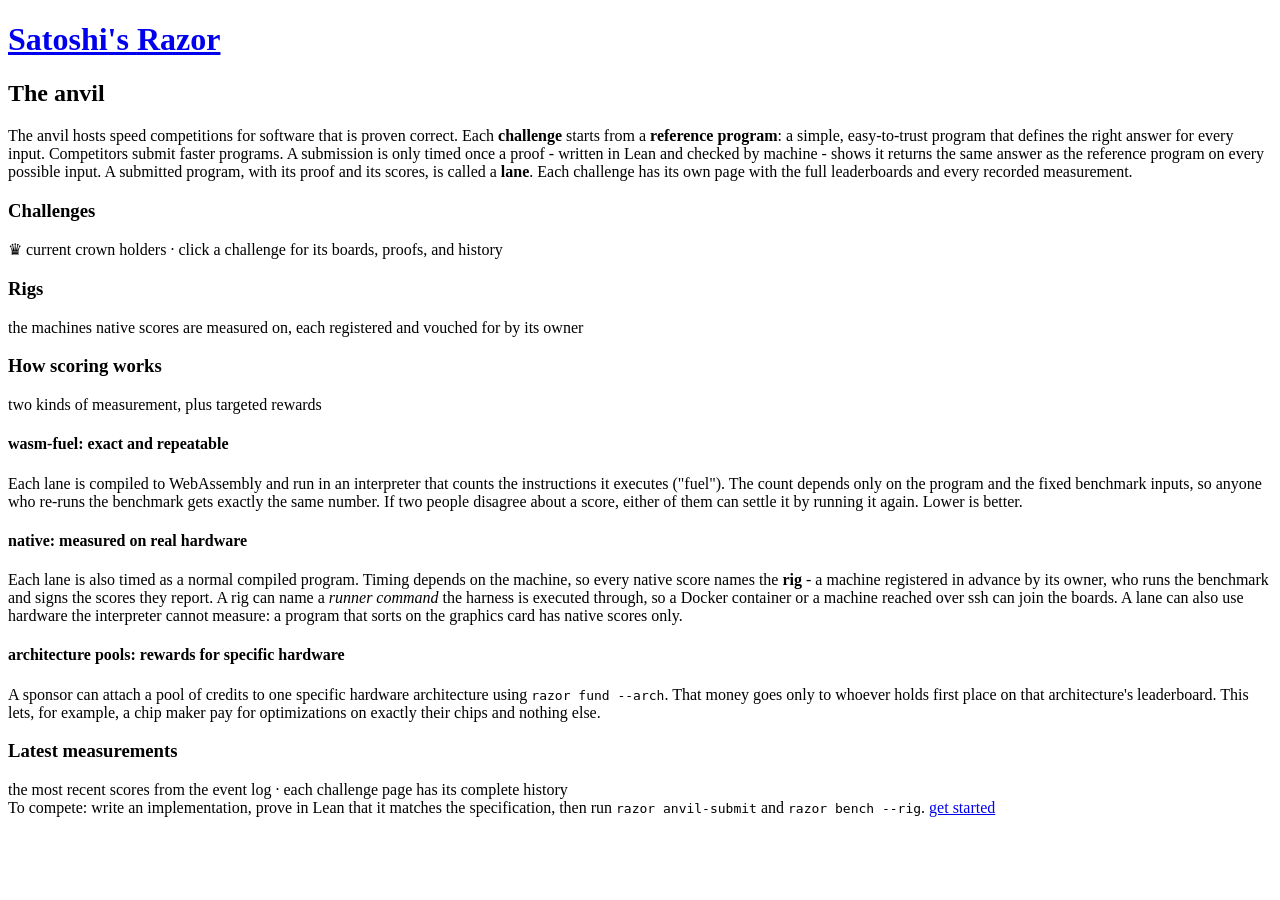
==== commit 159edc41: "Clean URLs: /frontier, /sorry/FLT-000, and friends razor serve now routes paths: every page has a cl" ====
--- a/site/anvil.html
+++ b/site/anvil.html
@@ -7,26 +7,28 @@
 <meta name="description" content="Performance competitions for verified software: programs proven correct by the Lean kernel, then ranked by speed on real machines.">
 <meta property="og:title" content="The anvil — Satoshi's Razor">
 <meta property="og:description" content="Performance competitions for verified software: programs proven correct by the Lean kernel, then ranked by speed on real machines.">
-<link rel="icon" type="image/png" sizes="32x32" href="favicon.png">
-<link rel="icon" type="image/svg+xml" href="favicon.svg">
-<link rel="stylesheet" href="razor.css">
+<link rel="icon" type="image/png" sizes="32x32" href="/favicon.png">
+<link rel="icon" type="image/svg+xml" href="/favicon.svg">
+<link rel="stylesheet" href="/razor.css">
 </head>
 <body>
 
 <header class="mast">
   <div class="wrap">
-    <h1><a href="index.html">Satoshi's <span class="razor">Razor</span></a></h1>
+    <h1><a href="/">Satoshi's <span class="razor">Razor</span></a></h1>
     <nav class="pages"></nav>
   </div>
 </header>
 
 <div class="pagehead wrap">
   <h2>The anvil</h2>
-  <p class="lede">The anvil hosts performance competitions for verified software. A <strong>challenge</strong>
-  gives a specification: a simple reference program that defines the correct answer for every input.
-  Competitors enter <strong>lanes</strong> - faster programs proven, by a machine-checked Lean proof, to
-  compute the same thing - and the lanes race on real machines. Each challenge has its own page with the
-  full leaderboards and the history of every measurement.</p>
+  <p class="lede">The anvil hosts speed competitions for software that is proven correct. Each
+  <strong>challenge</strong> starts from a <strong>reference program</strong>: a simple, easy-to-trust
+  program that defines the right answer for every input. Competitors submit faster programs. A submission
+  is only timed once a proof - written in Lean and checked by machine - shows it returns the same answer
+  as the reference program on every possible input. A submitted program, with its proof and its scores,
+  is called a <strong>lane</strong>. Each challenge has its own page with the full leaderboards and every
+  recorded measurement.</p>
   <div class="stats" id="anvil-stats"></div>
 </div>
 
@@ -92,12 +94,12 @@
 <footer>
   <div class="wrap">
     <span>To compete: write an implementation, prove in Lean that it matches the specification, then run <code>razor anvil-submit</code> and <code>razor bench --rig</code>.</span>
-    <span class="right"><a href="download.html">get started</a></span>
+    <span class="right"><a href="/get-started">get started</a></span>
   </div>
 </footer>
 
-<script src="razor.js"></script>
-<script src="anvil.js"></script>
+<script src="/razor.js"></script>
+<script src="/anvil.js"></script>
 <script>
 loadData(S => {
   const chals = Object.values(S.challenges);
@@ -109,7 +111,7 @@
     a + c.pool + Object.values(c.arch_pools || {}).reduce((x, y) => x + y, 0), 0);
   $('anvil-stats').innerHTML = [
     [chals.length, 'challenges'],
-    [lanes.length, 'lanes'],
+    [lanes.filter(e => !e.is_reference).length, 'entered programs'],
     [Object.keys(S.rigs || {}).length, 'rigs'],
     [history.length, 'measurements'],
     ...(totalPool ? [[totalPool.toLocaleString(), 'credits pooled']] : []),
@@ -124,37 +126,45 @@
     const boardKeys = Object.keys(boards).sort(boardOrder);
     const mine = history.filter(b => b.c.id === c.id);
     const pool = c.pool + Object.values(c.arch_pools || {}).reduce((a, b) => a + b, 0);
-    // Champions, deduplicated: "♛ sort8-gpu on 1 board · ♛ sort8-network on 3".
+    // Crown holders: the fastest entered program per board, counted as
+    // "n of m boards". Boards the reference baseline still tops are open
+    // crowns, reported as such - the baseline never wins its own challenge.
     const holders = {};
+    let unbeaten = 0;
     for (const k of boardKeys) {
       const w = boards[k][0];
-      if (w) (holders[w.e.impl_name] ||= { e: w.e, lane: w.lane, n: 0 }).n++;
+      if (!w) continue;
+      if (w.e.is_reference) unbeaten++;
+      else (holders[w.e.impl_name] ||= { e: w.e, lane: w.lane, n: 0 }).n++;
     }
     const champs = Object.values(holders).sort((a, b) => b.n - a.n).map(h =>
       `<span class="champ"><span class="crown">♛</span> ${laneDot(h.lane)}${esc(h.e.impl_name)}` +
-      `${h.e.is_reference ? ' <span style="color:var(--muted)">(spec)</span>' : ''}` +
-      ` <span style="color:var(--muted)">on ${h.n} board${h.n > 1 ? 's' : ''} · ${esc(h.e.solver)}</span></span>`);
-    // Sparkline: the board with the most recorded measurements.
+      ` <span style="color:var(--muted)">leads ${h.n} of ${boardKeys.length} boards · ${esc(h.e.solver)}</span></span>`);
+    if (unbeaten) champs.push(
+      `<span class="champ" style="color:var(--muted)">baseline unbeaten on ${unbeaten} of ${boardKeys.length} boards - crown${unbeaten > 1 ? 's' : ''} open</span>`);
+    // Sparkline: the record on the most-contested board - the fastest
+    // result so far, over time. Downward steps are the story so far.
     const busiest = boardKeys
-      .map(k => ({ k, series: boardSeries(history, c, k) }))
-      .map(x => ({ ...x, n: x.series.reduce((a, s) => a + s.points.length, 0) }))
+      .map(k => ({ k, n: boardSeries(history, c, k).reduce((a, s) => a + s.points.length, 0) }))
       .sort((a, b) => b.n - a.n)[0];
-    const spark = busiest && busiest.n > busiest.series.length
-      ? historyChart(busiest.series, '', { mini: true }) : '';
+    const rec = busiest ? recordSeries(history, c, busiest.k) : null;
+    const spark = rec && rec.points.length > 1 ? historyChart([rec], '', { mini: true }) : '';
     const pending = c.entries.filter(e => !e.admitted && !e.is_reference).length;
-    return `<a class="cardlink" href="challenge.html?id=${encodeURIComponent(c.id)}"><div class="card chal">
+    return `<a class="cardlink" href="/challenge/${encodeURIComponent(c.id)}"><div class="card chal">
       <div class="row1"><span class="hid">${esc(c.id)}</span><h4>${esc(c.title)}</h4>
         ${pool ? `<span class="pool">pool ${pool.toLocaleString()}</span>` : ''}</div>
       <div class="champs">${champs.join('') || '<span style="color:var(--muted)">no measurements yet</span>'}</div>
       ${spark}
-      <div class="meta"><span>${c.entries.length} lanes · ${boardKeys.length} boards · ${mine.length} measurements` +
+      <div class="meta"><span>${c.workload
+          ? `runs of ${fmtWords(c.workload[1])} words · `
+          : '<span style="color:var(--open)">workload not pinned</span> · '}${c.entries.filter(e => !e.is_reference).length} entered · ${boardKeys.length} boards · ${mine.length} measurements` +
         `${pending ? ` · <span style="color:var(--open)">${pending} lane${pending > 1 ? 's' : ''} awaiting proof</span>` : ''}` +
         `${mine.length ? ` · last run ${fmtDayShort(Math.max(...mine.map(b => b.ts)))}` : ''}</span></div>
     </div></a>`;
   }).join('') || `<p class="lede">No challenges registered on this dataset yet - the boards are open.
     To put the first one here: write a reference implementation, then
     <code>razor challenge --id ... --title ... --spec-impl ... --obligation ...</code>
-    (<a href="download.html">get started</a>).</p>`;
+    (<a href="/get-started">get started</a>).</p>`;
 
   // ── champions (people) ─────────────────────────────────────────
   const champs = championsTable(S).filter(p => p.crowns || p.admitted);
@@ -164,7 +174,7 @@
       champs.map(p => `<tr><td>${personLink(p.handle)}</td>` +
         `<td>${p.crowns ? '<span style="color:var(--gold)">♛</span> ' + p.crowns : '—'}</td>` +
         `<td>${p.admitted || '—'}</td><td>${p.lanes}</td>` +
-        `<td>${p.bestSpeed > 1 ? p.bestSpeed.toLocaleString(undefined, { maximumFractionDigits: 1 }) + '× vs spec' : '—'}</td>` +
+        `<td>${p.bestSpeed > 1 ? p.bestSpeed.toLocaleString(undefined, { maximumFractionDigits: 1 }) + '× vs reference' : '—'}</td>` +
         `<td class="boards-held">${p.boards.map(esc).join(' · ') || '—'}</td></tr>`).join('');
   }
 
@@ -179,9 +189,11 @@
   // ── latest measurements (capped - the full history lives on the
   //    challenge pages) ─────────────────────────────────────────────
   const recent = history.slice(-30).reverse();
-  $('history').innerHTML = `<tr><th>when</th><th>challenge</th><th>lane</th><th>tier</th><th>rig</th><th>score</th></tr>` +
-    recent.map(b => `<tr><td>${fmtWhen(b.ts)}</td><td>${chalLink(b.c.id)}</td><td>${laneDot(b.i)}${esc(b.e.impl_name)}</td>` +
-      `<td>${esc(b.tier)}</td><td>${esc(b.rig || '—')}</td><td>${fmtScore(b.score)} ${esc(b.unit)}</td></tr>`).join('');
+  $('history').innerHTML = `<tr><th>when</th><th>challenge</th><th>lane</th><th>tier</th><th>rig</th><th>run</th><th>score</th></tr>` +
+    recent.map(b => `<tr title="checksum ${b.checksum}"><td>${fmtWhen(b.ts)}</td><td>${chalLink(b.c.id)}</td><td>${laneDot(b.i)}${esc(b.e.impl_name)}</td>` +
+      `<td>${esc(b.tier)}</td><td>${esc(b.rig || '—')}</td>` +
+      `<td>${b.iters != null ? fmtWords(b.iters) + ' words' : '<span style="color:var(--muted)" title="measured before workloads were recorded on scores">unrecorded</span>'}</td>` +
+      `<td>${fmtScore(b.score)} ${esc(b.unit)}</td></tr>`).join('');
 });
 </script>
 </body>
